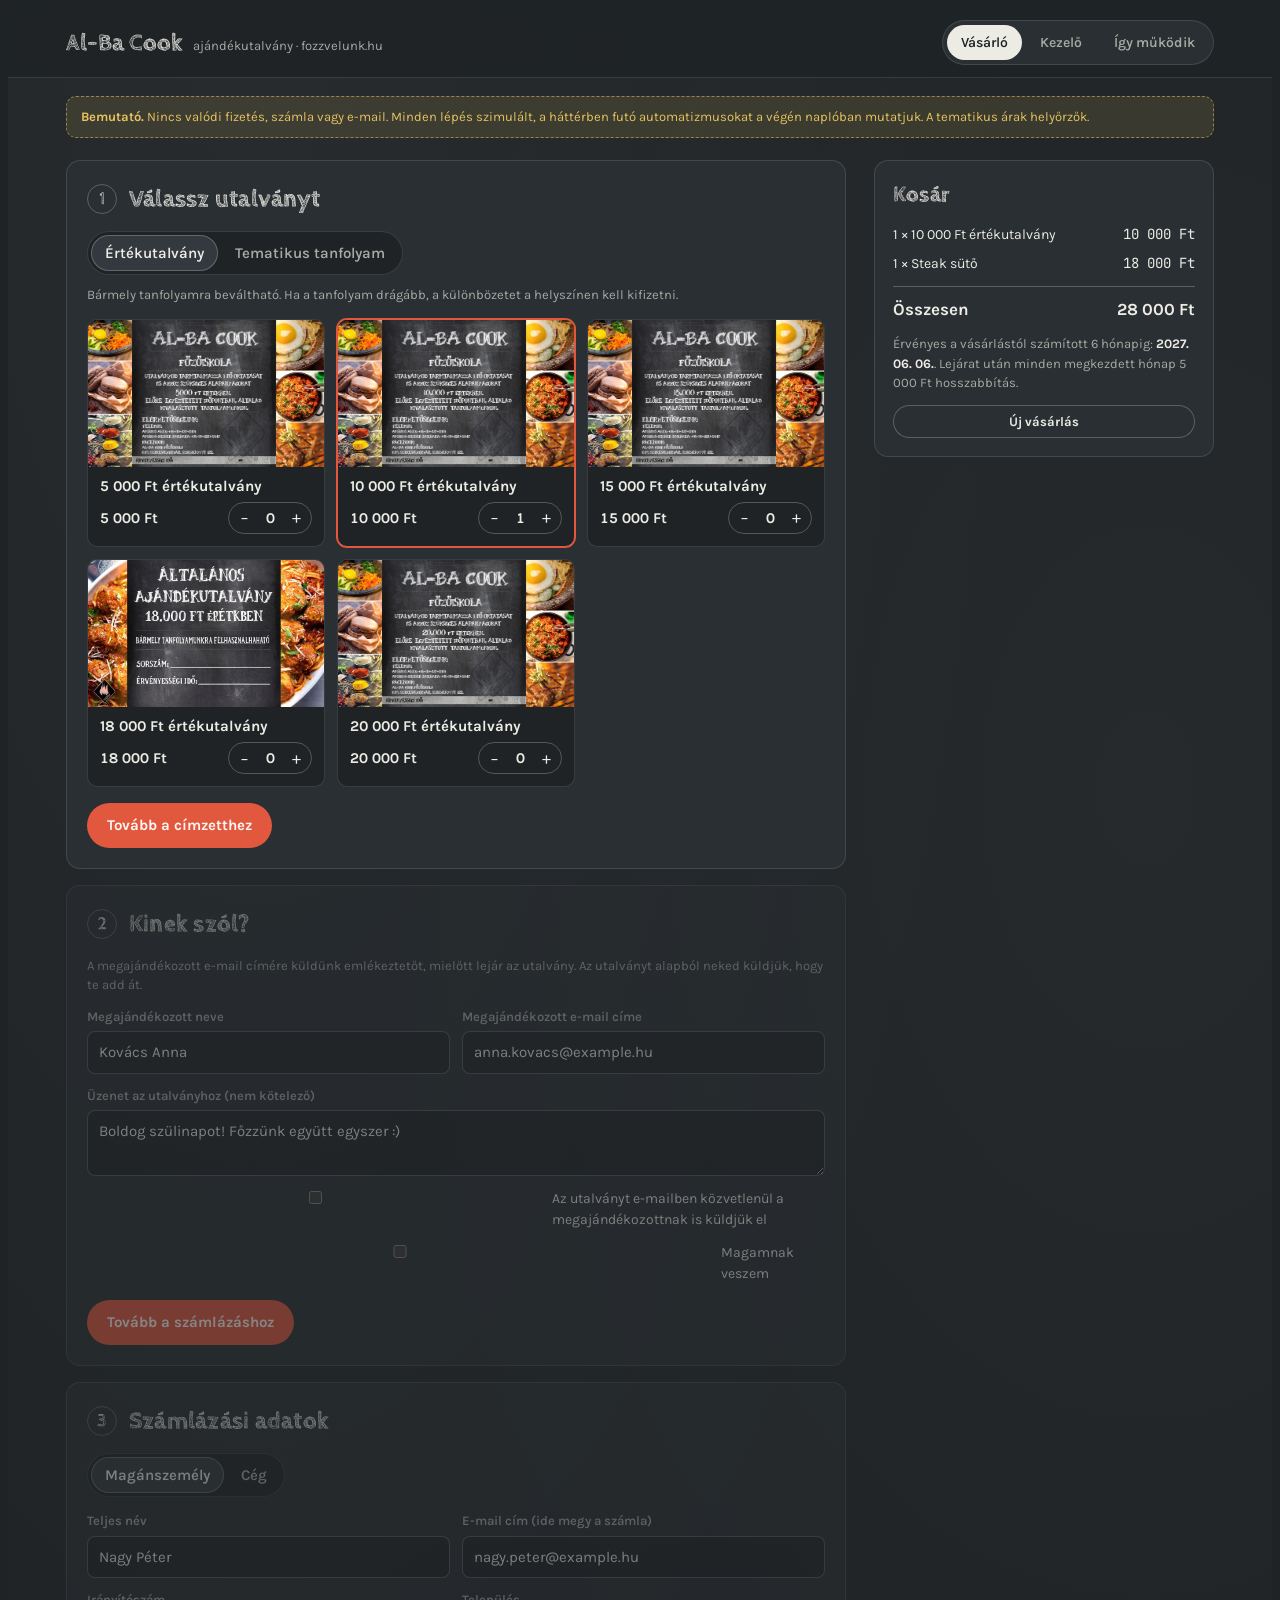
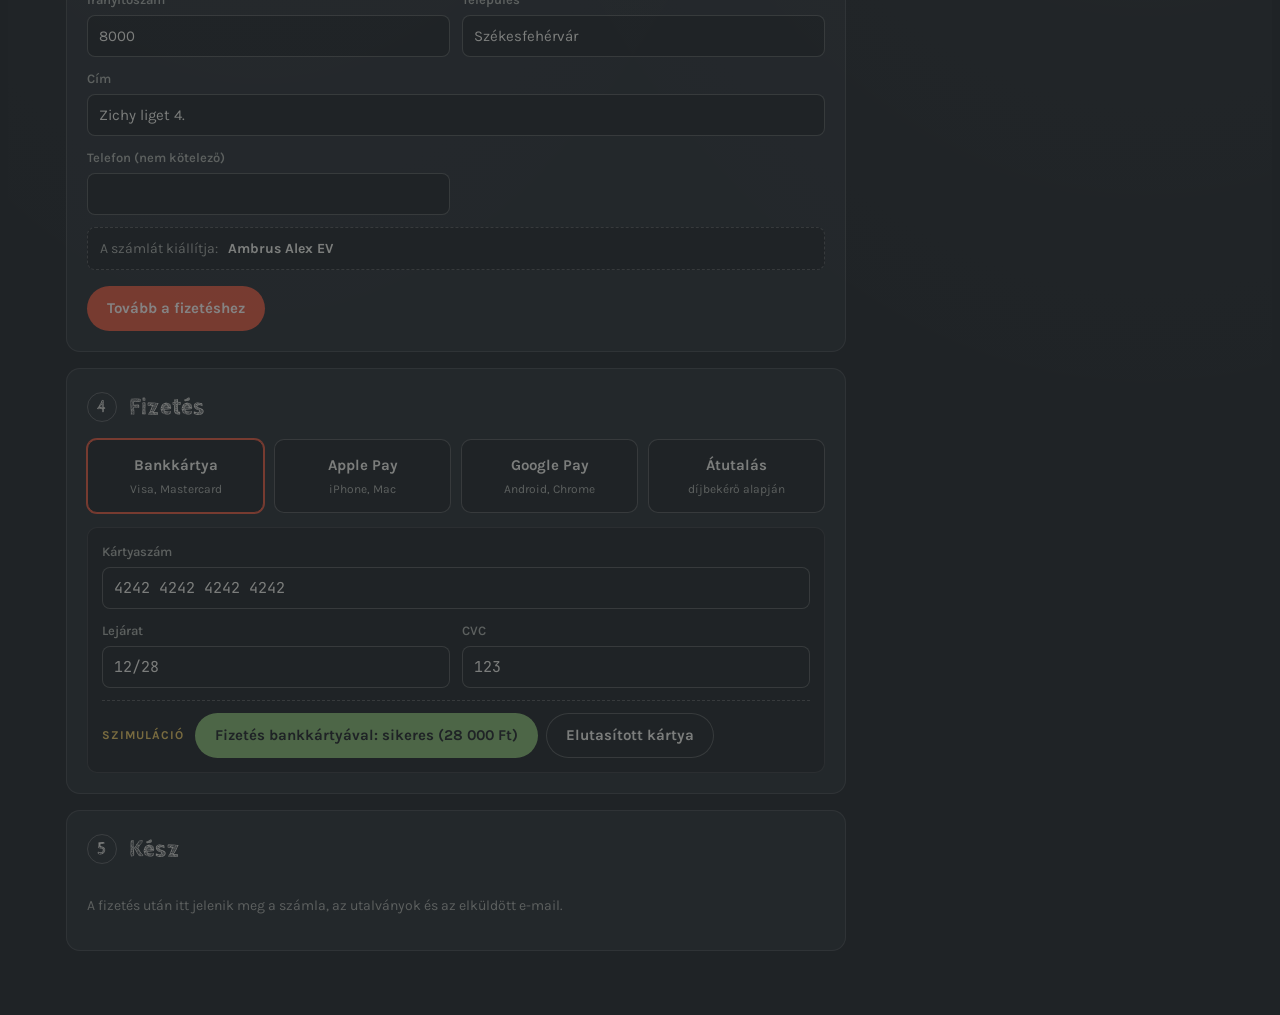
==== index.html @ 5d410067 "Add files via upload" ====
<!doctype html><html lang="hu"><head><meta charset="utf-8"><meta name="viewport" content="width=device-width,initial-scale=1">
<title>Al-Ba Cook utalványbolt</title>
<link rel="preconnect" href="https://fonts.googleapis.com">
<link rel="preconnect" href="https://fonts.gstatic.com" crossorigin>
<link rel="stylesheet" href="https://fonts.googleapis.com/css2?family=Cabin+Sketch:wght@400;700&family=Karla:wght@400;500;600;700&family=JetBrains+Mono:wght@400;600&display=swap">
<style>
/* Layout: krétatábla-világ. Felül sáv + nézetváltó, alatta 2 oszlop (lépések | kosár), mobilon egy oszlop. */
:root{
  color-scheme: dark;
  --slate:#1f2326; --board:#2a2f33; --board-2:#33393e; --line:rgba(236,235,228,.13); --line-2:rgba(236,235,228,.26);
  --chalk:#ecebe4; --dust:#a7aaa4; --tomato:#e2583e; --tomato-ink:#fff6f2; --basil:#86b86f; --butter:#e6c35f; --err:#ef7a68;
  --f-display:"Cabin Sketch", "Comic Sans MS", cursive; --f-body:"Karla", system-ui, -apple-system, "Segoe UI", sans-serif; --f-mono:"JetBrains Mono", ui-monospace, Menlo, monospace;
  --r:10px;
}
*{box-sizing:border-box}
[hidden]{display:none!important}
img{max-width:100%}
.det>div{min-width:0}
.det img{width:100%;display:block}
html,body{background:var(--slate);color:var(--chalk)}
body{font-family:var(--f-body);font-size:15px;line-height:1.5;
  background-image:radial-gradient(ellipse at 20% 0%,rgba(255,255,255,.04),transparent 55%),radial-gradient(ellipse at 90% 30%,rgba(255,255,255,.03),transparent 50%);}
.wrap{max-width:1180px;margin:0 auto;padding-inline:16px;padding-block:0 56px}
h1,h2,h3{font-family:var(--f-display);font-weight:700;letter-spacing:.01em;text-wrap:balance;margin:0}
button,input,select,textarea{font:inherit;color:inherit}
:focus-visible{outline:2px solid var(--butter);outline-offset:2px}
.mono{font-family:var(--f-mono);font-variant-numeric:tabular-nums}
.muted{color:var(--dust)}
.small{font-size:13px}

/* top */
.top{position:sticky;top:env(safe-area-inset-top,0px);z-index:5;background:rgba(31,35,38,.92);backdrop-filter:blur(8px);border-bottom:1px solid var(--line)}
.top .wrap{display:flex;align-items:center;gap:16px;flex-wrap:wrap;padding-block:12px}
.brand{display:flex;align-items:baseline;gap:10px;margin-right:auto}
.brand b{font-family:var(--f-display);font-size:24px}
.brand span{color:var(--dust);font-size:13px}
.tabs{display:flex;gap:4px;background:var(--board);border:1px solid var(--line);border-radius:999px;padding:4px}
.tabs button{border:0;background:transparent;padding:7px 14px;border-radius:999px;cursor:pointer;color:var(--dust);font-weight:600;font-size:14px}
.tabs button[aria-selected="true"]{background:var(--chalk);color:var(--slate)}
.demo-note{background:rgba(230,195,95,.12);border:1px dashed rgba(230,195,95,.55);color:var(--butter);border-radius:var(--r);padding:10px 14px;font-size:13px;margin-top:18px}

/* shop layout */
.shop{display:grid;grid-template-columns:minmax(0,1fr) 340px;gap:28px;margin-top:22px;align-items:start}
@media (max-width:900px){.shop{grid-template-columns:minmax(0,1fr)}}
.steps{display:flex;flex-direction:column;gap:16px;min-width:0}
.step{background:var(--board);border:1px solid var(--line);border-radius:14px;padding:20px}
.step[data-state="locked"]{opacity:.45;pointer-events:none}
.step-h{display:flex;align-items:center;gap:12px;margin-bottom:14px}
.step-n{width:30px;height:30px;border-radius:50%;border:1.5px solid var(--line-2);display:grid;place-items:center;font-family:var(--f-display);font-size:18px;flex:none}
.step[data-state="done"] .step-n{background:var(--basil);border-color:var(--basil);color:var(--slate)}
.step-h h2{font-size:24px}
.step-h .edit{margin-left:auto}
.seg{display:inline-flex;background:var(--slate);border:1px solid var(--line);border-radius:999px;padding:3px;gap:3px;max-width:100%}
@media (max-width:420px){.seg button{padding:7px 10px;font-size:14px}}
.seg button{border:0;background:transparent;padding:7px 14px;border-radius:999px;cursor:pointer;color:var(--dust);font-weight:600}
.seg button[aria-pressed="true"]{background:var(--board-2);color:var(--chalk);box-shadow:inset 0 0 0 1px var(--line-2)}
.chips{display:flex;gap:6px;flex-wrap:wrap;margin:12px 0 4px}
.chip{border:1px solid var(--line);background:transparent;padding:4px 11px;border-radius:999px;cursor:pointer;color:var(--dust);font-size:13px}
.chip[aria-pressed="true"]{border-color:var(--chalk);color:var(--chalk)}
.grid{display:grid;grid-template-columns:repeat(auto-fill,minmax(190px,1fr));gap:12px;margin-top:14px}
.card{background:var(--slate);border:1px solid var(--line);border-radius:var(--r);overflow:hidden;display:flex;flex-direction:column}
.card.in{border-color:var(--tomato);box-shadow:0 0 0 1px var(--tomato)}
.card img{display:block;width:100%;aspect-ratio:16/10;object-fit:cover;background:var(--board-2)}
.card .b{padding:10px 12px 12px;display:flex;flex-direction:column;gap:6px;flex:1}
.card .t{font-weight:700;line-height:1.25}
.card .row{display:flex;align-items:center;justify-content:space-between;gap:8px;margin-top:auto}
.price{font-variant-numeric:tabular-nums;font-weight:700}
.tag{font-size:11px;letter-spacing:.06em;text-transform:uppercase;color:var(--dust)}
.tag.warn{color:var(--butter)}
.qty{display:inline-flex;align-items:center;border:1px solid var(--line-2);border-radius:999px;overflow:hidden}
.qty button{border:0;background:transparent;width:30px;height:30px;cursor:pointer;font-size:17px;line-height:1}
.qty button:hover{background:var(--board-2)}
.qty output{min-width:22px;text-align:center;font-variant-numeric:tabular-nums;font-weight:700}

/* forms */
.fields{display:grid;grid-template-columns:repeat(2,minmax(0,1fr));gap:12px}
@media (max-width:560px){.fields{grid-template-columns:minmax(0,1fr)}}
.f{display:flex;flex-direction:column;gap:5px;min-width:0}
.f.full{grid-column:1/-1}
.f label{font-size:13px;color:var(--dust);font-weight:600}
.f input,.f textarea,.f select{background:var(--slate);border:1px solid var(--line-2);border-radius:8px;padding:9px 11px;width:100%}
.f textarea{min-height:66px;resize:vertical}
.check{display:flex;gap:9px;align-items:flex-start;font-size:14px;cursor:pointer}
.check input{margin-top:3px;accent-color:var(--tomato)}
.hint{font-size:13px;color:var(--dust)}
.issuer{display:flex;gap:10px;align-items:center;flex-wrap:wrap;margin-top:12px;padding:10px 12px;border-radius:8px;background:var(--slate);border:1px dashed var(--line-2);font-size:14px}
.btn{border:0;border-radius:999px;padding:11px 20px;font-weight:700;cursor:pointer;background:var(--tomato);color:var(--tomato-ink)}
.btn:disabled{opacity:.4;cursor:not-allowed}
.btn.ghost{background:transparent;color:var(--chalk);box-shadow:inset 0 0 0 1px var(--line-2)}
.btn.ok{background:var(--basil);color:var(--slate)}
.btn.small{padding:7px 13px;font-size:13px}
.actions{display:flex;gap:10px;flex-wrap:wrap;margin-top:16px;align-items:center}
.err{color:var(--err);font-size:13px}

.pay{display:grid;grid-template-columns:repeat(4,minmax(0,1fr));gap:10px}
@media (max-width:620px){.pay{grid-template-columns:repeat(2,minmax(0,1fr))}}
.pay button{background:var(--slate);border:1px solid var(--line-2);border-radius:var(--r);padding:14px 10px;cursor:pointer;display:flex;flex-direction:column;align-items:center;gap:4px;font-weight:700}
.pay button small{font-weight:400;color:var(--dust);font-size:12px}
.pay button[aria-pressed="true"]{border-color:var(--tomato);box-shadow:0 0 0 1px var(--tomato)}
.paybox{margin-top:14px;padding:14px;border-radius:var(--r);background:var(--slate);border:1px solid var(--line)}
.sim{display:flex;gap:8px;flex-wrap:wrap;align-items:center;margin-top:12px;padding-top:12px;border-top:1px dashed var(--line-2)}
.sim .lbl{font-size:12px;color:var(--butter);text-transform:uppercase;letter-spacing:.07em;font-weight:700;margin-right:4px}
.bank{display:grid;grid-template-columns:auto minmax(0,1fr);gap:4px 14px;font-size:14px}
.bank dt{color:var(--dust)} .bank dd{margin:0}

/* cart */
.cart{position:sticky;top:calc(env(safe-area-inset-top,0px) + 76px);background:var(--board);border:1px solid var(--line);border-radius:14px;padding:18px;display:flex;flex-direction:column;gap:12px}
@media (max-width:900px){.cart{position:static}}
.cart h3{font-size:22px}
.cart ul{list-style:none;margin:0;padding:0;display:flex;flex-direction:column;gap:8px}
.cart li{display:flex;justify-content:space-between;gap:10px;font-size:14px}
.cart .tot{display:flex;justify-content:space-between;border-top:1px solid var(--line-2);padding-top:10px;font-weight:700;font-size:17px}
.empty{color:var(--dust);font-size:14px}

/* result */
.result{display:flex;flex-direction:column;gap:16px}
.ok-head{display:flex;gap:14px;align-items:center;flex-wrap:wrap}
.stamp{border:2px solid var(--basil);color:var(--basil);border-radius:8px;padding:4px 10px;font-weight:700;text-transform:uppercase;letter-spacing:.08em;font-size:12px;transform:rotate(-2deg)}
.stamp.fail{border-color:var(--err);color:var(--err)}
.stamp.wait{border-color:var(--butter);color:var(--butter)}
.vouchers{display:grid;grid-template-columns:repeat(auto-fill,minmax(260px,1fr));gap:12px}
.vouchers figure{margin:0;background:var(--slate);border:1px solid var(--line);border-radius:var(--r);overflow:hidden}
.vouchers img{display:block;width:100%}
.vouchers figcaption{padding:8px 10px;font-size:13px;display:flex;justify-content:space-between;gap:8px;flex-wrap:wrap}
.mail{background:#f4f2ec;color:#26292c;border-radius:var(--r);padding:16px 18px;font-size:14px}
.mail .mh{font-size:12px;color:#5d6166;border-bottom:1px solid #d9d6cd;padding-bottom:8px;margin-bottom:10px;display:grid;grid-template-columns:auto 1fr;gap:2px 10px}
.mail .att{display:flex;gap:6px;flex-wrap:wrap;margin-top:10px}
.mail .att span{background:#e4e0d6;border-radius:6px;padding:3px 8px;font-size:12px}
.log{list-style:none;margin:0;padding:0;display:flex;flex-direction:column;gap:0}
.log li{display:grid;grid-template-columns:62px 18px minmax(0,1fr);gap:8px;padding:7px 0;border-bottom:1px dashed var(--line);font-size:14px}
.log .tm{color:var(--dust);font-family:var(--f-mono);font-size:12px;padding-top:2px}
.log .dot{width:10px;height:10px;border-radius:50%;background:var(--basil);margin-top:6px}
.log .dot.x{background:var(--err)} .log .dot.w{background:var(--butter)}
.log b{font-weight:700}
details.sec{background:var(--board);border:1px solid var(--line);border-radius:14px;padding:14px 18px}
details.sec summary{cursor:pointer;font-family:var(--f-display);font-size:21px}

/* admin */
.kpis{display:grid;grid-template-columns:repeat(4,minmax(0,1fr));gap:12px;margin-top:22px}
@media (max-width:760px){.kpis{grid-template-columns:repeat(2,minmax(0,1fr))}}
.kpi{background:var(--board);border:1px solid var(--line);border-radius:12px;padding:14px}
.kpi .v{font-size:26px;font-weight:700;font-variant-numeric:tabular-nums}
.kpi .l{color:var(--dust);font-size:13px}
.toolbar{display:flex;gap:10px;flex-wrap:wrap;align-items:end;margin:18px 0 10px}
.tablebox{overflow-x:auto;border:1px solid var(--line);border-radius:12px;background:var(--board)}
table{border-collapse:collapse;width:100%;min-width:1120px;font-size:14px}
td.num,td.mono{white-space:nowrap}
th,td{text-align:left;padding:10px 12px;border-bottom:1px solid var(--line);vertical-align:top}
th{font-size:12px;text-transform:uppercase;letter-spacing:.06em;color:var(--dust);font-weight:700;background:var(--slate);position:sticky;top:0}
td.num{font-variant-numeric:tabular-nums;text-align:right}
.pill{display:inline-block;border-radius:999px;padding:2px 9px;font-size:12px;font-weight:700;white-space:nowrap}
.pill.active{background:rgba(134,184,111,.16);color:var(--basil)}
.pill.soon{background:rgba(230,195,95,.16);color:var(--butter)}
.pill.expired{background:rgba(239,122,104,.16);color:var(--err)}
.pill.used{background:rgba(236,235,228,.1);color:var(--dust)}
.pill.wait{background:rgba(230,195,95,.16);color:var(--butter)}
.sample{font-size:11px;color:var(--dust);border:1px solid var(--line);border-radius:4px;padding:0 4px;margin-left:4px}
.panel{background:var(--board);border:1px solid var(--line);border-radius:14px;padding:18px;margin-top:16px}
.panel h3{font-size:22px;margin-bottom:8px}

/* how */
.how{display:grid;grid-template-columns:minmax(0,1fr) minmax(0,1fr);gap:16px;margin-top:22px}
@media (max-width:860px){.how{grid-template-columns:minmax(0,1fr)}}
.how .panel{margin-top:0}
.how ul{margin:6px 0 0;padding-left:18px;display:flex;flex-direction:column;gap:6px}
.mermaid-box{overflow-x:auto;background:var(--board);border:1px solid var(--line);border-radius:14px;padding:16px;margin-top:22px}
pre.mermaid{margin:0;background:transparent}
@media (max-width:700px){.det{grid-template-columns:minmax(0,1fr)!important}}
@media (prefers-reduced-motion:reduce){*{transition:none!important;animation:none!important}}
</style>

<header class="top">
  <div class="wrap">
    <div class="brand"><b>Al-Ba Cook</b><span>ajándékutalvány · fozzvelunk.hu</span></div>
    <div class="tabs" role="tablist">
      <button role="tab" id="tab-shop" aria-selected="true" data-view="shop">Vásárló</button>
      <button role="tab" id="tab-admin" aria-selected="false" data-view="admin">Kezelő</button>
      <button role="tab" id="tab-how" aria-selected="false" data-view="how">Így működik</button>
    </div>
  </div>
</header>

<main class="wrap">
  <p class="demo-note"><b>Bemutató.</b> Nincs valódi fizetés, számla vagy e-mail. Minden lépés szimulált, a háttérben futó automatizmusokat a végén naplóban mutatjuk. A tematikus árak helyőrzők.</p>

  <!-- ============ VÁSÁRLÓ ============ -->
  <section id="view-shop">
    <div class="shop">
      <div class="steps">

        <section class="step" id="s1" data-state="open">
          <div class="step-h"><span class="step-n">1</span><h2>Válassz utalványt</h2></div>
          <div class="seg" role="group" aria-label="Utalvány típusa">
            <button id="t-ertek" aria-pressed="true" data-kind="ertek">Értékutalvány</button>
            <button id="t-tema" aria-pressed="false" data-kind="tema">Tematikus tanfolyam</button>
          </div>
          <p class="hint" id="kind-hint" style="margin:10px 0 0">Bármely tanfolyamra beváltható. Ha a tanfolyam drágább, a különbözetet a helyszínen kell kifizetni.</p>
          <div class="chips" id="cat-chips" hidden>
            <button class="chip" aria-pressed="true" data-cat="all">Mind</button>
            <button class="chip" aria-pressed="false" data-cat="fozes">Főzés</button>
            <button class="chip" aria-pressed="false" data-cat="cukrasz">Cukrászat</button>
          </div>
          <div class="grid" id="products"></div>
          <div class="actions"><button class="btn" id="go2" disabled>Tovább a címzetthez</button><span class="err" id="e1"></span></div>
        </section>

        <section class="step" id="s2" data-state="locked">
          <div class="step-h"><span class="step-n">2</span><h2>Kinek szól?</h2></div>
          <p class="hint" style="margin:0 0 12px">A megajándékozott e-mail címére küldünk emlékeztetőt, mielőtt lejár az utalvány. Az utalványt alapból neked küldjük, hogy te add át.</p>
          <div class="fields">
            <div class="f"><label for="r-name">Megajándékozott neve</label><input id="r-name" autocomplete="off" value="Kovács Anna"></div>
            <div class="f"><label for="r-mail">Megajándékozott e-mail címe</label><input id="r-mail" type="email" autocomplete="off" value="anna.kovacs@example.hu"></div>
            <div class="f full"><label for="r-msg">Üzenet az utalványhoz (nem kötelező)</label><textarea id="r-msg">Boldog szülinapot! Főzzünk együtt egyszer :)</textarea></div>
            <label class="check full f" style="flex-direction:row"><input type="checkbox" id="r-direct"> <span>Az utalványt e-mailben közvetlenül a megajándékozottnak is küldjük el</span></label>
            <label class="check full f" style="flex-direction:row"><input type="checkbox" id="r-self"> <span>Magamnak veszem</span></label>
          </div>
          <div class="actions"><button class="btn" id="go3">Tovább a számlázáshoz</button><span class="err" id="e2"></span></div>
        </section>

        <section class="step" id="s3" data-state="locked">
          <div class="step-h"><span class="step-n">3</span><h2>Számlázási adatok</h2></div>
          <div class="seg" role="group" aria-label="Vásárló típusa" style="margin-bottom:14px">
            <button id="b-mag" aria-pressed="true" data-buyer="mag">Magánszemély</button>
            <button id="b-ceg" aria-pressed="false" data-buyer="ceg">Cég</button>
          </div>
          <div class="fields">
            <div class="f"><label for="c-name" id="c-name-l">Teljes név</label><input id="c-name" value="Nagy Péter"></div>
            <div class="f"><label for="c-mail">E-mail cím (ide megy a számla)</label><input id="c-mail" type="email" value="nagy.peter@example.hu"></div>
            <div class="f" id="f-tax" hidden><label for="c-tax">Adószám</label><input id="c-tax" value="12345678-2-07"></div>
            <div class="f"><label for="c-zip">Irányítószám</label><input id="c-zip" value="8000"></div>
            <div class="f"><label for="c-city">Település</label><input id="c-city" value="Székesfehérvár"></div>
            <div class="f full"><label for="c-addr">Cím</label><input id="c-addr" value="Zichy liget 4."></div>
            <div class="f"><label for="c-phone">Telefon (nem kötelező)</label><input id="c-phone" value=""></div>
          </div>
          <div class="issuer"><span class="muted">A számlát kiállítja:</span> <b id="issuer-name"></b></div>
          <div class="actions"><button class="btn" id="go4">Tovább a fizetéshez</button><span class="err" id="e3"></span></div>
        </section>

        <section class="step" id="s4" data-state="locked">
          <div class="step-h"><span class="step-n">4</span><h2>Fizetés</h2></div>
          <div class="pay" role="group" aria-label="Fizetési mód">
            <button data-pay="card" aria-pressed="true">Bankkártya<small>Visa, Mastercard</small></button>
            <button data-pay="apple" aria-pressed="false">Apple Pay<small>iPhone, Mac</small></button>
            <button data-pay="google" aria-pressed="false">Google Pay<small>Android, Chrome</small></button>
            <button data-pay="transfer" aria-pressed="false">Átutalás<small>díjbekérő alapján</small></button>
          </div>
          <div class="paybox" id="paybox"></div>
        </section>

        <section class="step" id="s5" data-state="locked">
          <div class="step-h"><span class="step-n">5</span><h2>Kész</h2></div>
          <div id="result" class="result"><p class="empty">A fizetés után itt jelenik meg a számla, az utalványok és az elküldött e-mail.</p></div>
        </section>
      </div>

      <aside class="cart" aria-label="Kosár">
        <h3>Kosár</h3>
        <ul id="cart-list"></ul>
        <div class="tot"><span>Összesen</span><span id="cart-total">0 Ft</span></div>
        <div class="small muted">Érvényes a vásárlástól számított 6 hónapig: <b id="cart-exp" style="color:var(--chalk)"></b>. Lejárat után minden megkezdett hónap 5 000 Ft hosszabbítás.</div>
        <button class="btn ghost small" id="reset" type="button">Új vásárlás</button>
      </aside>
    </div>
  </section>

  <!-- ============ KEZELŐ ============ -->
  <section id="view-admin" hidden>
    <div class="kpis">
      <div class="kpi"><div class="v" id="k-active">0</div><div class="l">aktív utalvány</div></div>
      <div class="kpi"><div class="v" id="k-value">0 Ft</div><div class="l">beváltatlan érték</div></div>
      <div class="kpi"><div class="v" id="k-soon">0</div><div class="l">lejár 45 napon belül</div></div>
      <div class="kpi"><div class="v" id="k-wait">0</div><div class="l">átutalásra vár</div></div>
    </div>
    <div class="toolbar">
      <div class="f"><label for="a-today">Mai nap (szimuláció)</label><input id="a-today" type="date"></div>
      <div class="f"><label for="a-q">Keresés sorszámra, névre</label><input id="a-q" placeholder="pl. AAE-2026 vagy Kovács"></div>
      <div class="f"><label for="a-st">Állapot</label><select id="a-st"><option value="">Mind</option><option value="active">Aktív</option><option value="soon">Hamarosan lejár</option><option value="expired">Lejárt</option><option value="used">Beváltva</option><option value="wait">Átutalásra vár</option></select></div>
    </div>
    <div class="tablebox">
      <table>
        <thead><tr><th>Sorszám</th><th>Utalvány</th><th class="num">Érték</th><th>Vásárló</th><th>Megajándékozott</th><th>Kiállító</th><th>Vásárlás</th><th>Lejárat</th><th>Következő emlékeztető</th><th>Állapot</th><th></th></tr></thead>
        <tbody id="a-rows"></tbody>
      </table>
    </div>
    <div class="panel" id="a-detail" hidden></div>
    <p class="small muted" style="margin-top:12px">A <span class="sample">minta</span> jelölésű sorok kitalált példák. A Vásárló nézetben leadott rendelések ide kerülnek.</p>
  </section>

  <!-- ============ HOGYAN ============ -->
  <section id="view-how" hidden>
    <div class="mermaid-box">
<pre class="mermaid">
flowchart LR
  A[Vásárló kiválasztja<br/>az utalványokat] --> B[Címzett adatai]
  B --> C{Magánszemély<br/>vagy cég?}
  C -- magánszemély --> D1[Ambrus Alex EV<br/>Számlázz.hu fiók]
  C -- cég --> D2[Mastercook Kft<br/>Számlázz.hu fiók]
  D1 --> E{Fizetési mód}
  D2 --> E
  E -- kártya / Apple Pay / Google Pay --> F[Stripe fizetés]
  E -- átutalás --> G[Díjbekérő e-mailben]
  G --> H[Pénz beérkezik a bankba]
  F -- sikeres --> I[Számla kiállítása, fizetve]
  F -- sikertelen --> X[Nincs számla,<br/>nincs sztornó]
  H --> I
  I --> J[Utalványkép a számla<br/>sorszámával]
  J --> K[E-mail: számla + utalvány]
  K --> L[Nyilvántartás]
  L --> M[Emlékeztetők a<br/>megajándékozottnak]
</pre>
    </div>
    <div class="how" style="margin-top:16px">
      <div class="panel">
        <h3>Mi valódi az éles rendszerben</h3>
        <ul>
          <li><b>Stripe</b> fizetés: bankkártya, Apple Pay, Google Pay egy felületen.</li>
          <li><b>Számlázz.hu</b> számla csak sikeres fizetés után, "fizetve" jelöléssel. Nincs sztornó.</li>
          <li><b>Sorszám</b> = a számla száma. Több utalványnál: számlaszám/1, /2.</li>
          <li><b>Utalványkép</b> a meglévő krétatábla sablonokra írva: sorszám és érvényesség az alsó sávban.</li>
          <li><b>E-mail</b> a vásárlónak: számla PDF + utalványok. Kérésre közvetlenül a megajándékozottnak is.</li>
          <li><b>Nyilvántartás</b> és beváltás a Kezelő nézetben.</li>
          <li><b>Emlékeztető</b> a megajándékozottnak: 2 hónappal a vásárlás után és a lejárat előtti hónap elején. Karácsonyi vásárlásnál ez február és május eleje.</li>
        </ul>
      </div>
      <div class="panel">
        <h3>Eldöntendő</h3>
        <ul>
          <li>Két jogalany (EV és Kft): a kártyás pénznek a számlát kiállító céghez kell befutnia. Ehhez két Stripe fiók kell, vagy minden online vásárlás egy cégen megy.</li>
          <li>Tematikus utalványok és a páros tanfolyam ára.</li>
          <li>Közel-Kelet és Mexikói utalvány képe JPG-ben (most ideiglenes sablon).</li>
          <li>Átutalás jelzése: a Számlázz.hu banki összekötése automatikusan jelez-e, vagy a Kezelő nézetben egy kattintás.</li>
          <li>Áfa kezelése az utalványon: könyvelővel egyeztetni.</li>
          <li>Hol fut: külön aloldal, pl. utalvany.fozzvelunk.hu, a DISH oldalról egy gomb mutat rá.</li>
        </ul>
      </div>
    </div>
  </section>
</main>

<script>
/* ===== Beállítások (Alexszel véglegesítendő) ===== */
const TEMA_AR = 18000;           // helyőrző
const PAROS_AR = 36000;          // helyőrző
const ISSUERS = {
  mag: {name:"Ambrus Alex EV", prefix:"AAE-2026-", next:48},
  ceg: {name:"Mastercook Kft", prefix:"MCK-2026-", next:12}
};
const PRODUCTS = [
  {id:"v5",  kind:"ertek", name:"5 000 Ft értékutalvány",  price:5000,  img:"[data-uri]", tpl:"strip"},
  {id:"v10", kind:"ertek", name:"10 000 Ft értékutalvány", price:10000, img:"[data-uri]", tpl:"strip"},
  {id:"v15", kind:"ertek", name:"15 000 Ft értékutalvány", price:15000, img:"[data-uri]", tpl:"strip"},
  {id:"v18", kind:"ertek", name:"18 000 Ft értékutalvány", price:18000, img:"[data-uri]", tpl:"lines"},
  {id:"v20", kind:"ertek", name:"20 000 Ft értékutalvány", price:20000, img:"[data-uri]", tpl:"strip"},
  {id:"steak", kind:"tema", cat:"fozes", name:"Steak sütő", price:TEMA_AR, img:"[data-uri]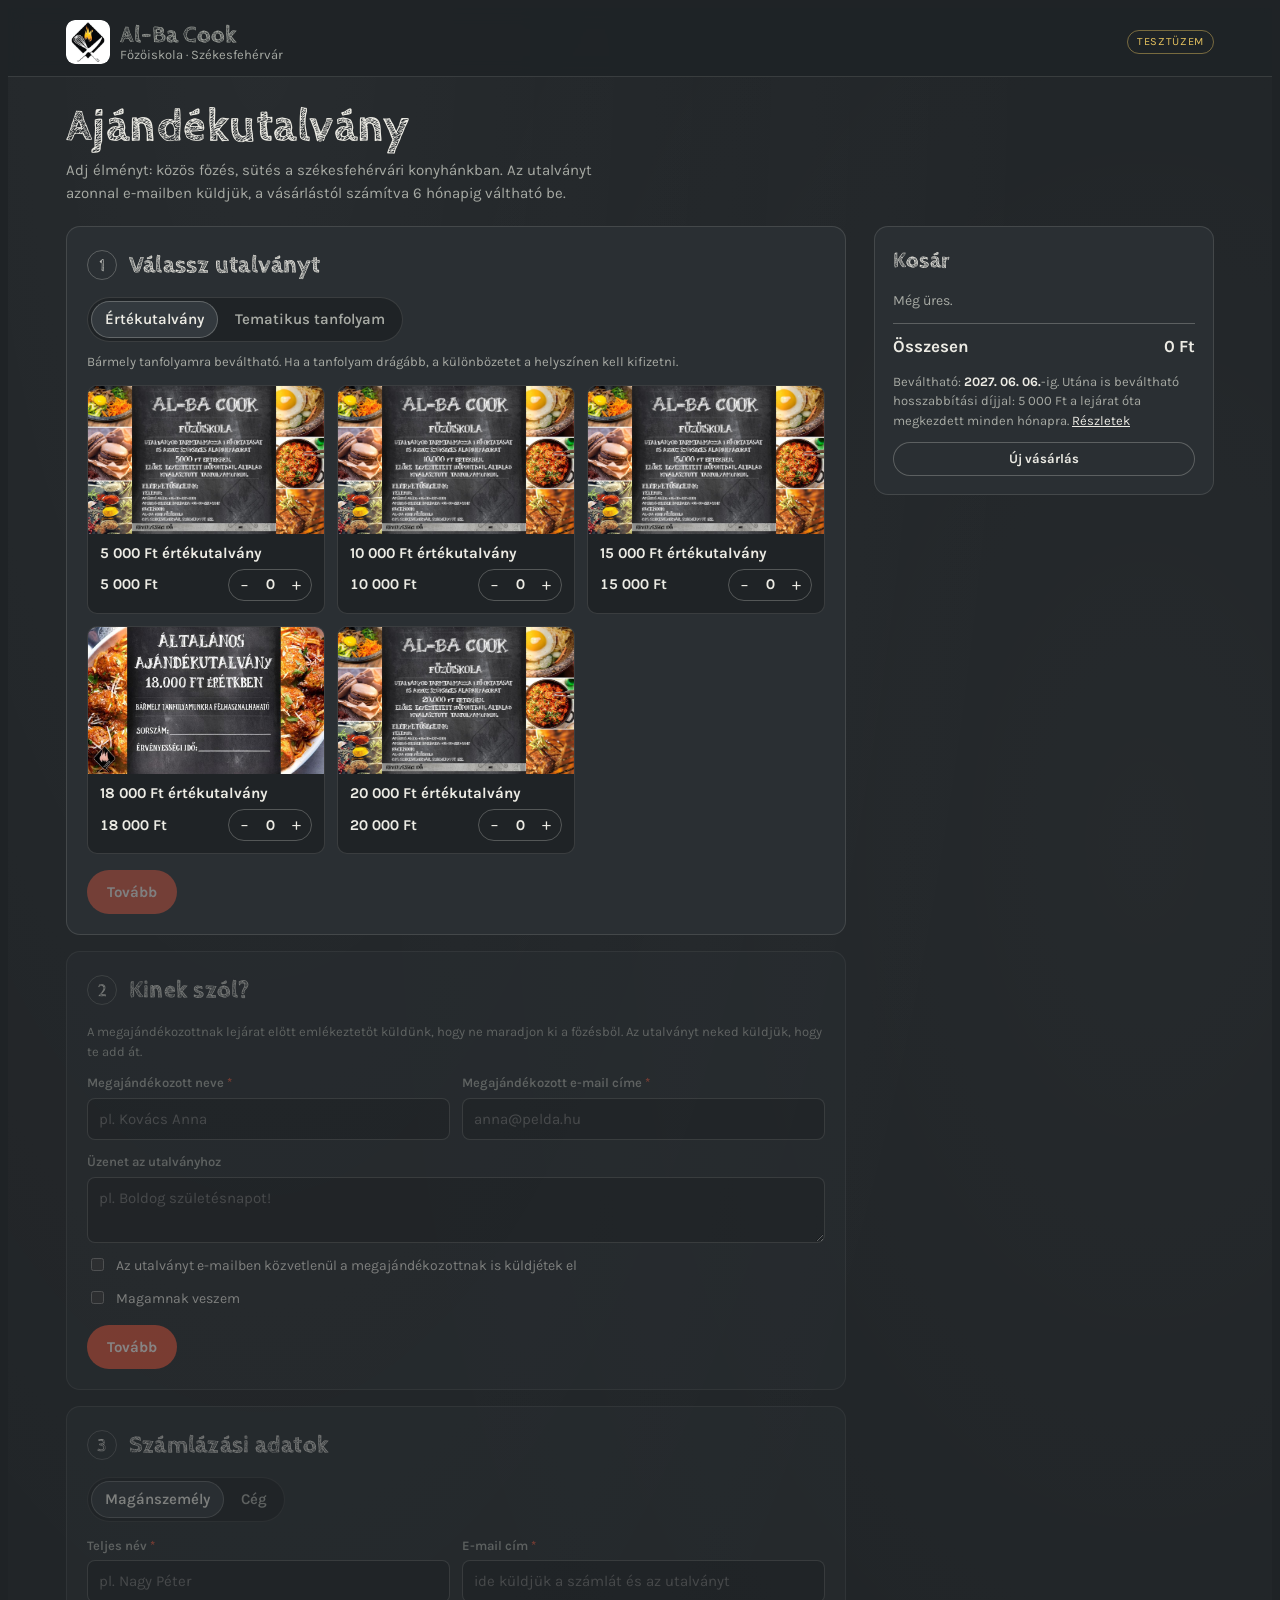
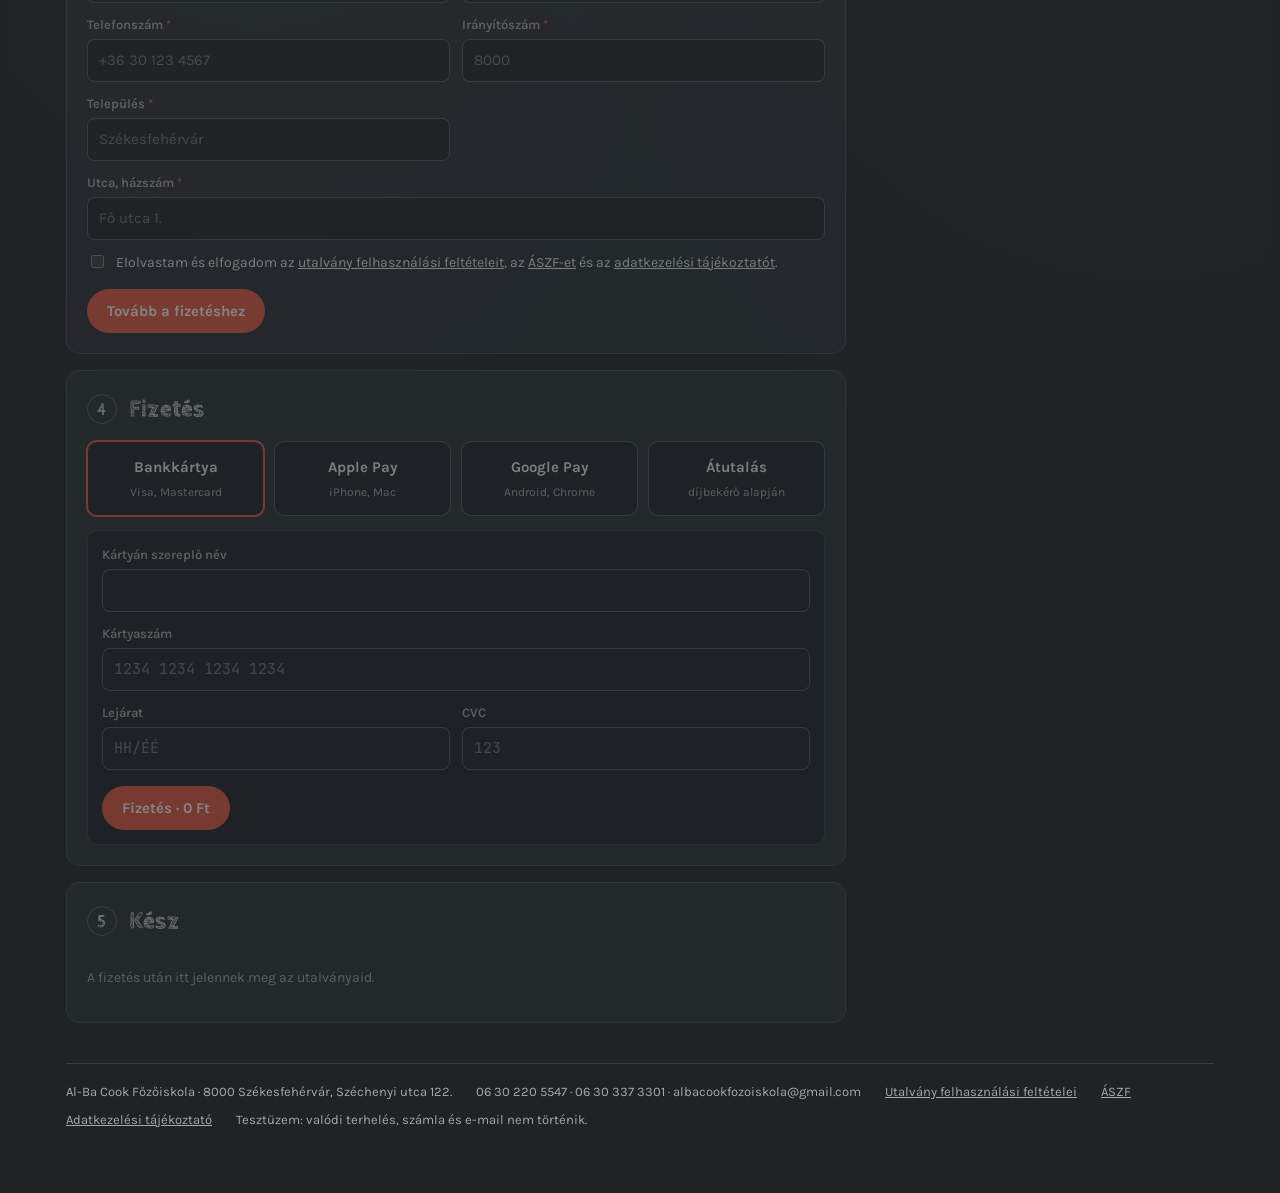
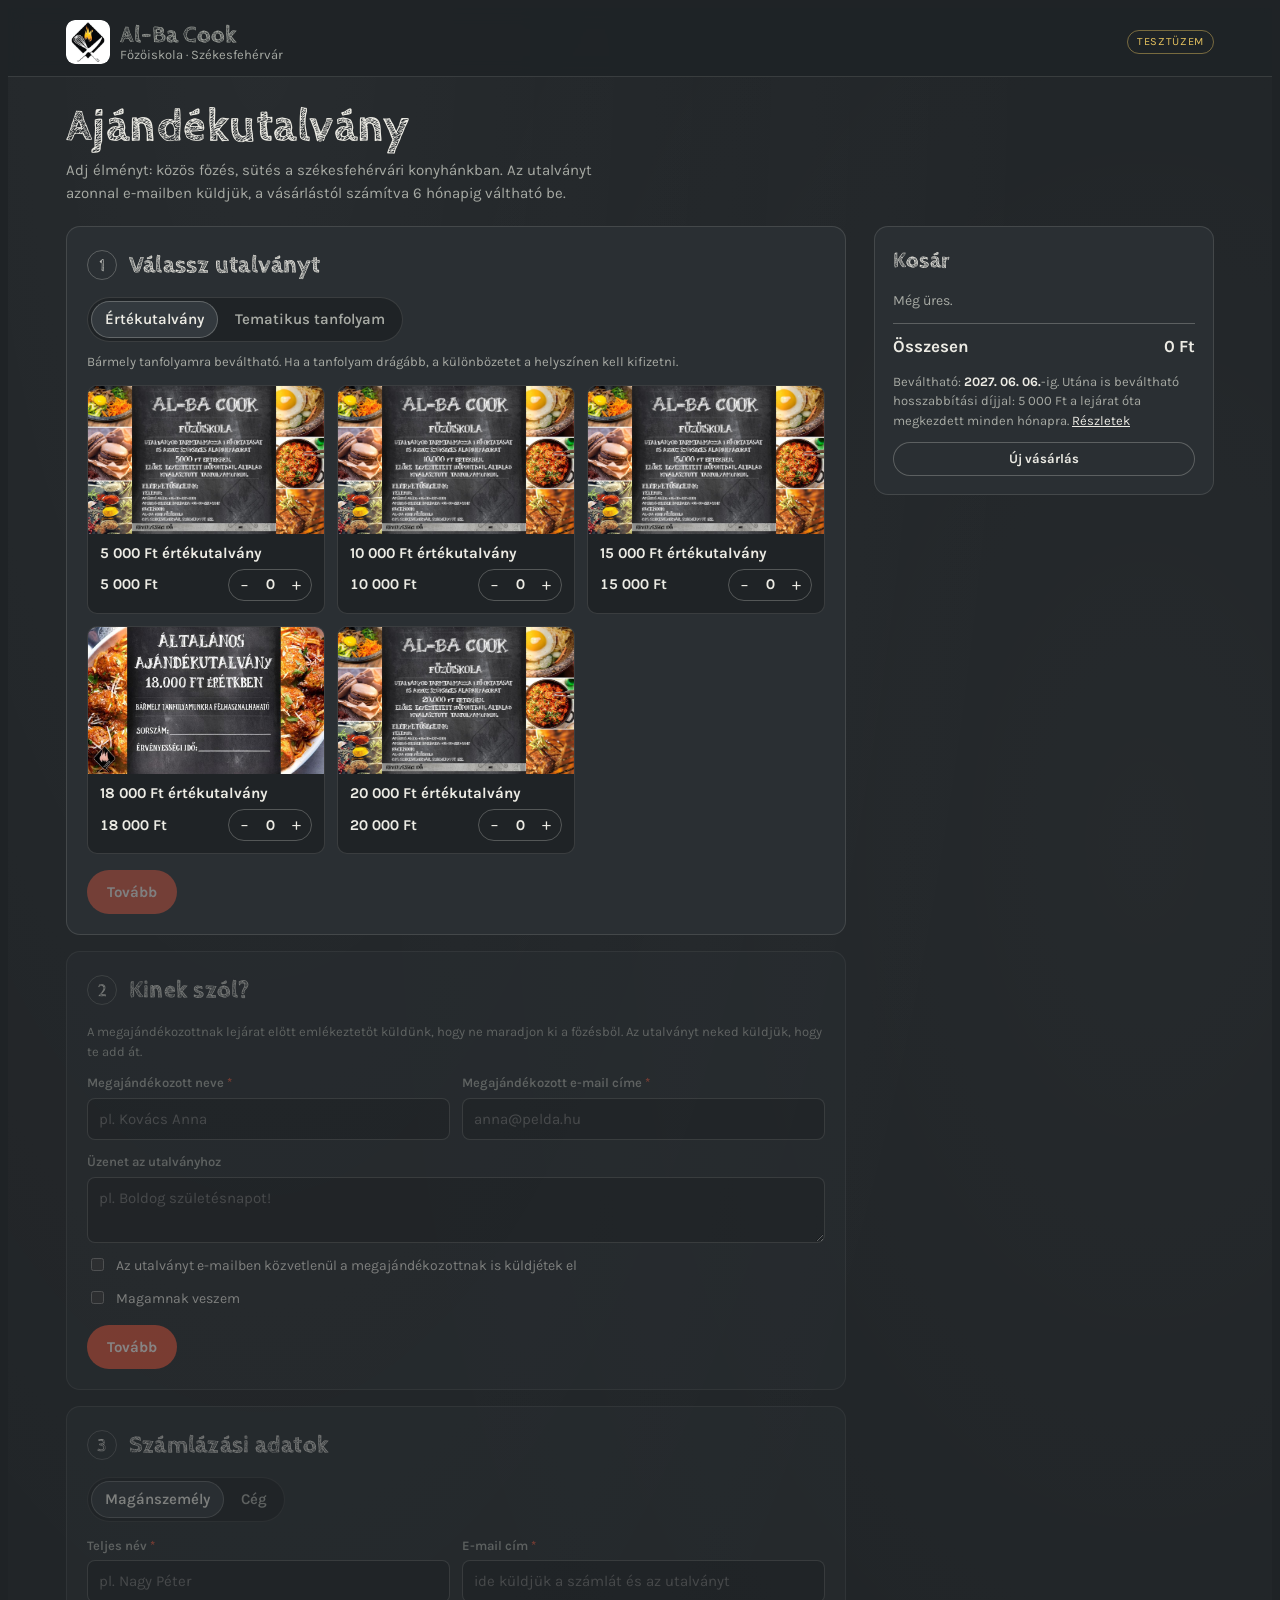
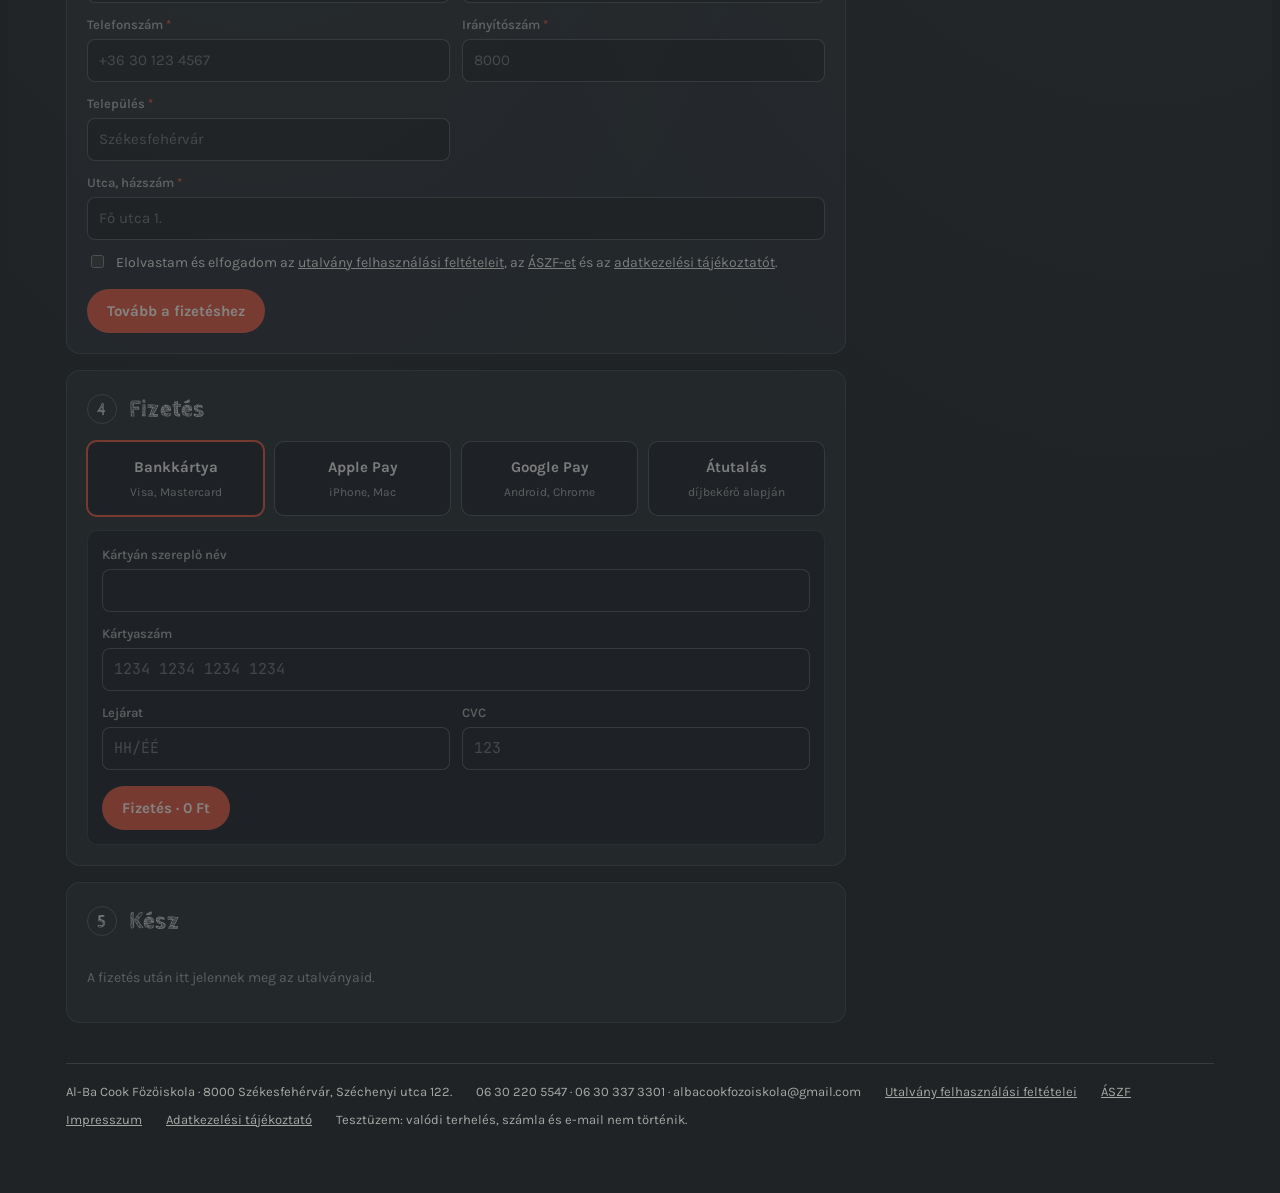
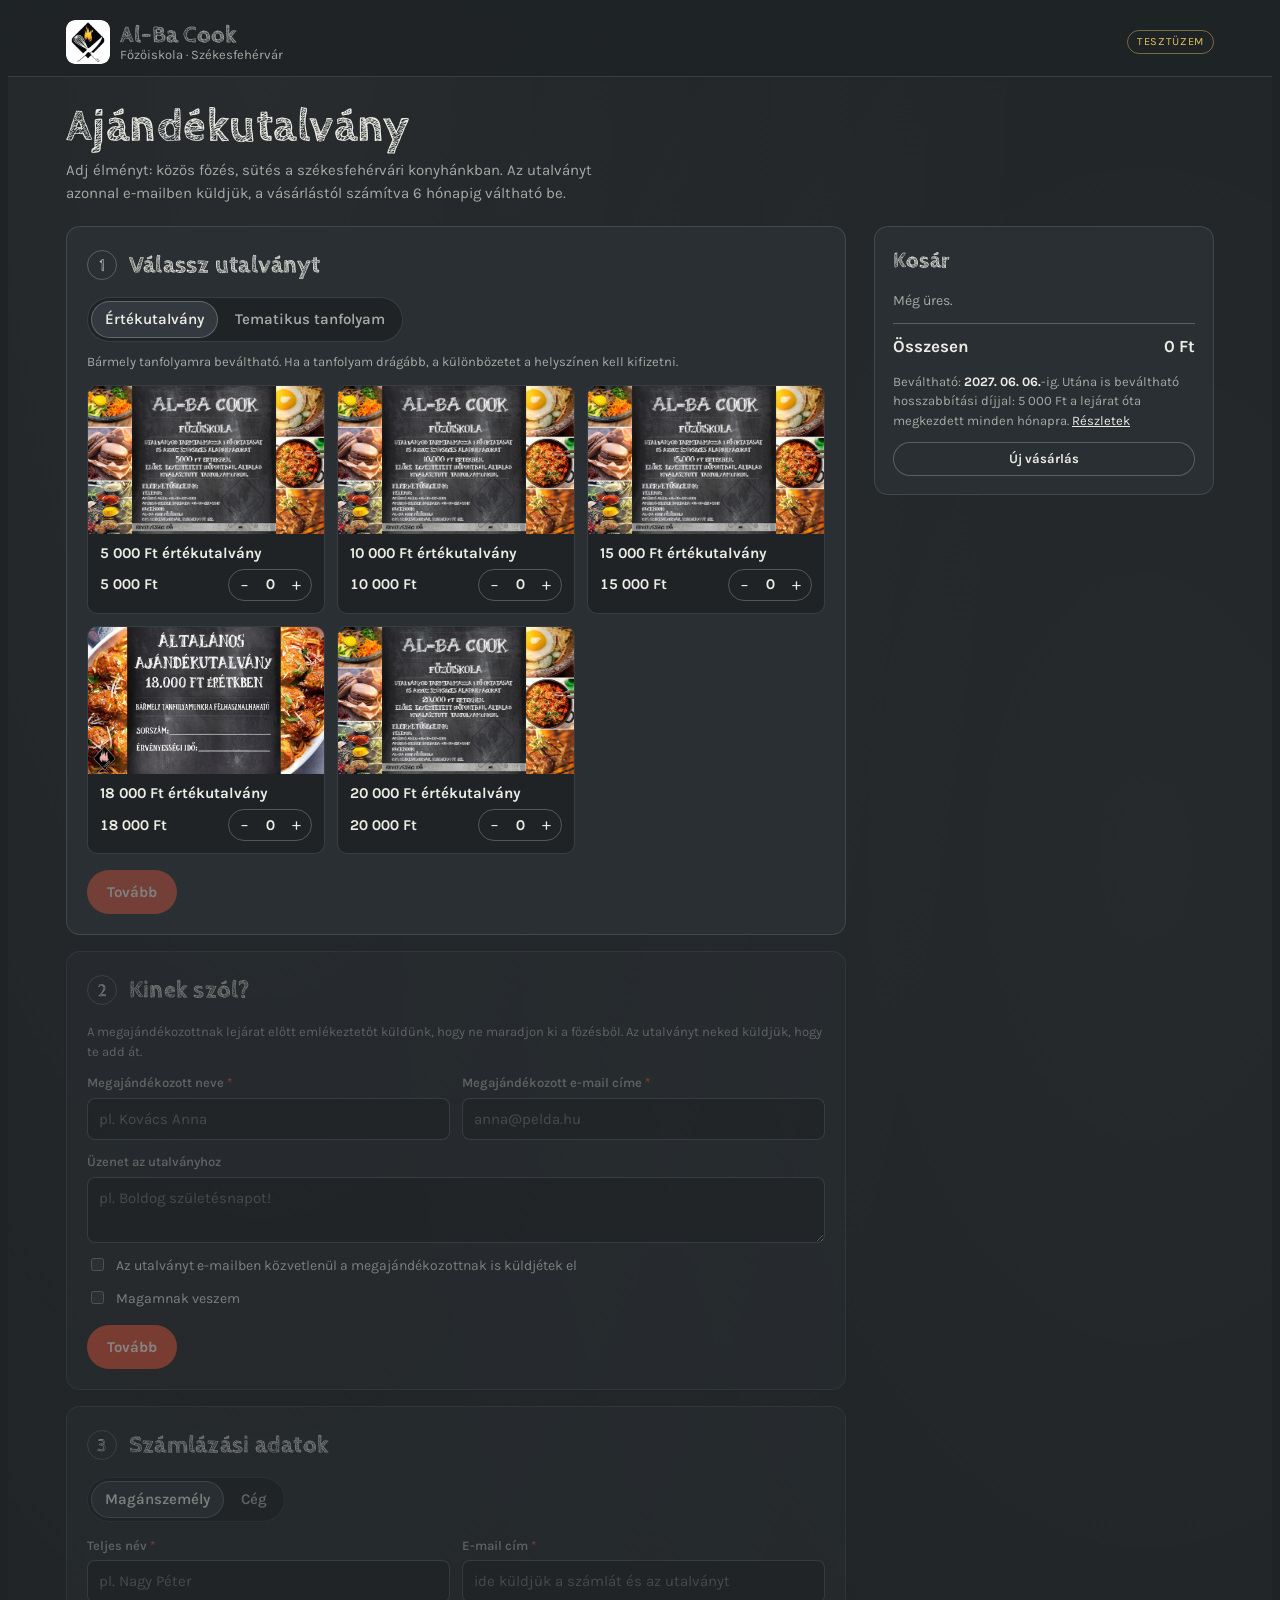
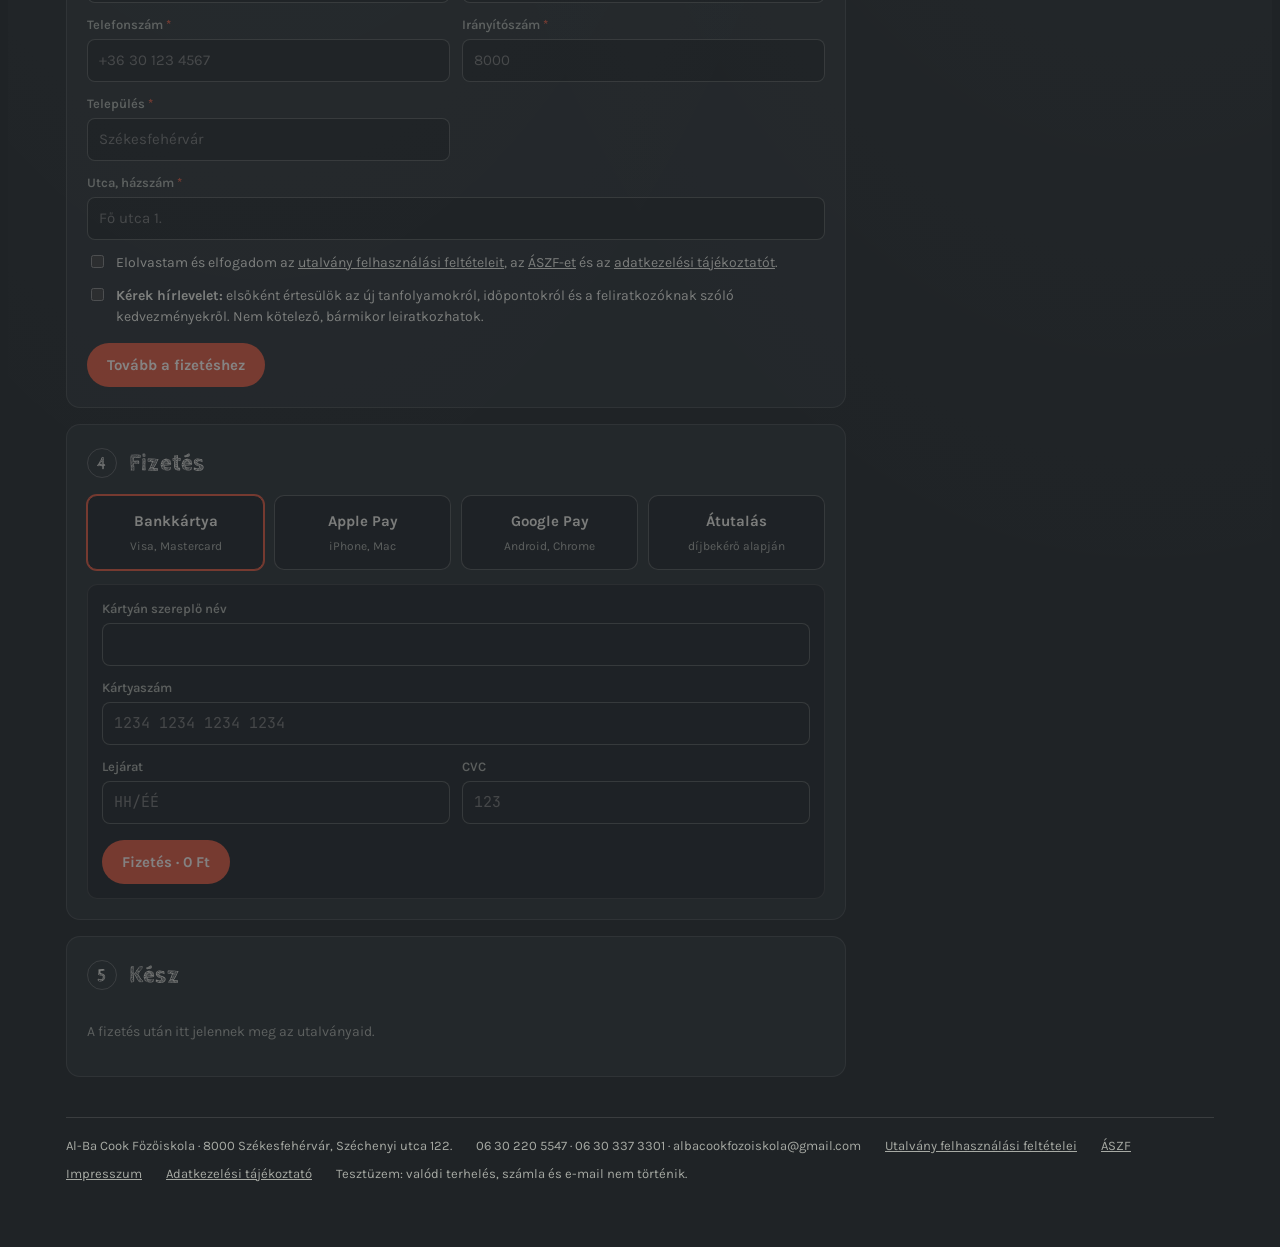
